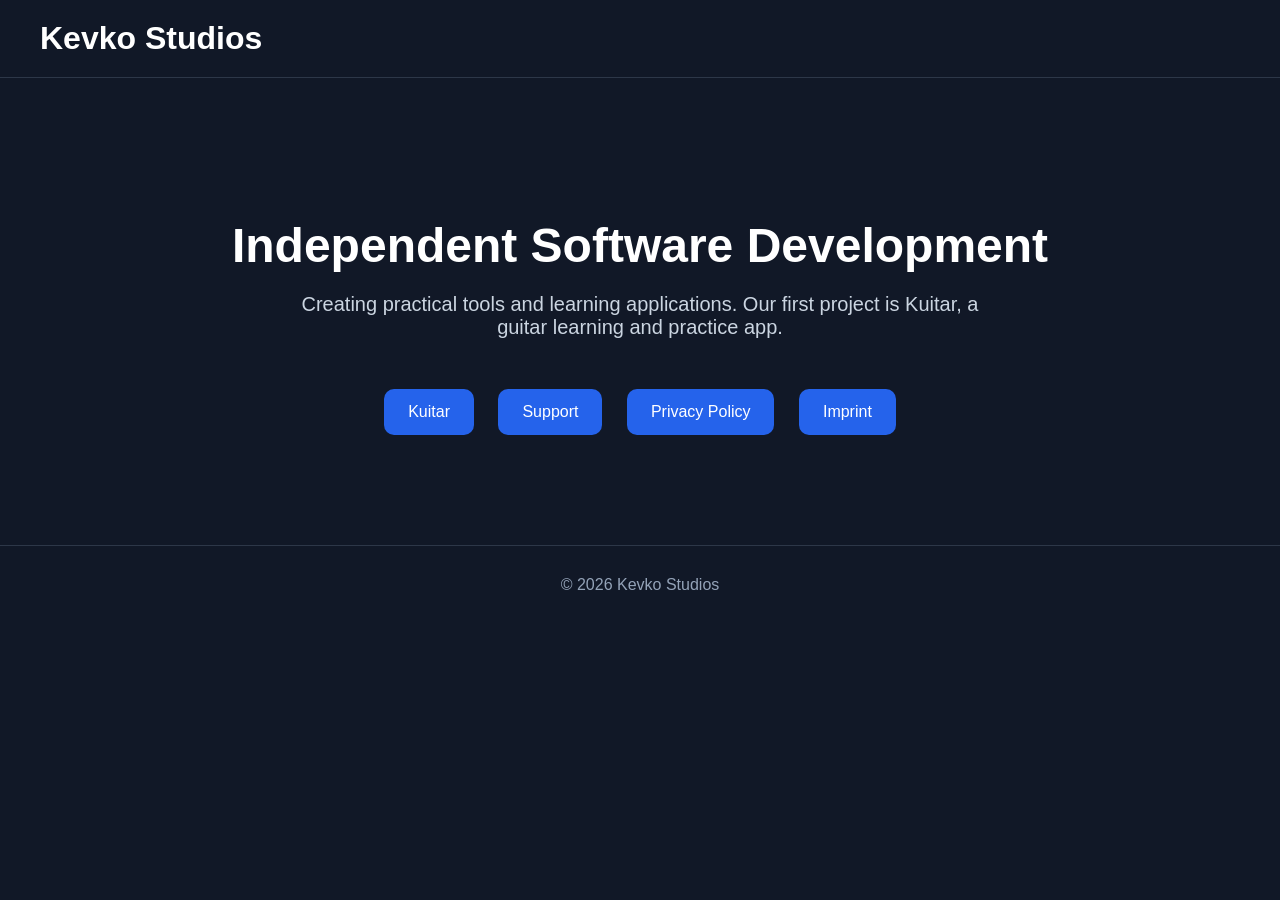
==== index.html @ 72bb6465 "Create index.html" ====
<!DOCTYPE html>
<html lang="en">
<head>
    <meta charset="UTF-8">
    <meta name="viewport" content="width=device-width, initial-scale=1.0">
    <title>Kevko Studios</title>

    <style>
        body {
            margin: 0;
            font-family: Arial, sans-serif;
            background: #111827;
            color: white;
        }

        header {
            padding: 20px 40px;
            border-bottom: 1px solid #2d3748;
        }

        h1 {
            margin: 0;
        }

        .hero {
            text-align: center;
            padding: 100px 20px;
        }

        .hero h2 {
            font-size: 48px;
            margin-bottom: 20px;
        }

        .hero p {
            font-size: 20px;
            color: #cbd5e1;
            max-width: 700px;
            margin: auto;
        }

        .buttons {
            margin-top: 40px;
        }

        .buttons a {
            display: inline-block;
            padding: 14px 24px;
            margin: 10px;
            text-decoration: none;
            color: white;
            background: #2563eb;
            border-radius: 10px;
        }

        .buttons a:hover {
            background: #1d4ed8;
        }

        footer {
            text-align: center;
            padding: 30px;
            border-top: 1px solid #2d3748;
            color: #94a3b8;
        }
    </style>
</head>

<body>

<header>
    <h1>Kevko Studios</h1>
</header>

<section class="hero">
    <h2>Independent Software Development</h2>

    <p>
        Creating practical tools and learning applications.
        Our first project is Kuitar, a guitar learning and practice app.
    </p>

    <div class="buttons">
        <a href="#">Kuitar</a>
        <a href="#">Support</a>
        <a href="#">Privacy Policy</a>
        <a href="#">Imprint</a>
    </div>
</section>

<footer>
    © 2026 Kevko Studios
</footer>

</body>
</html>
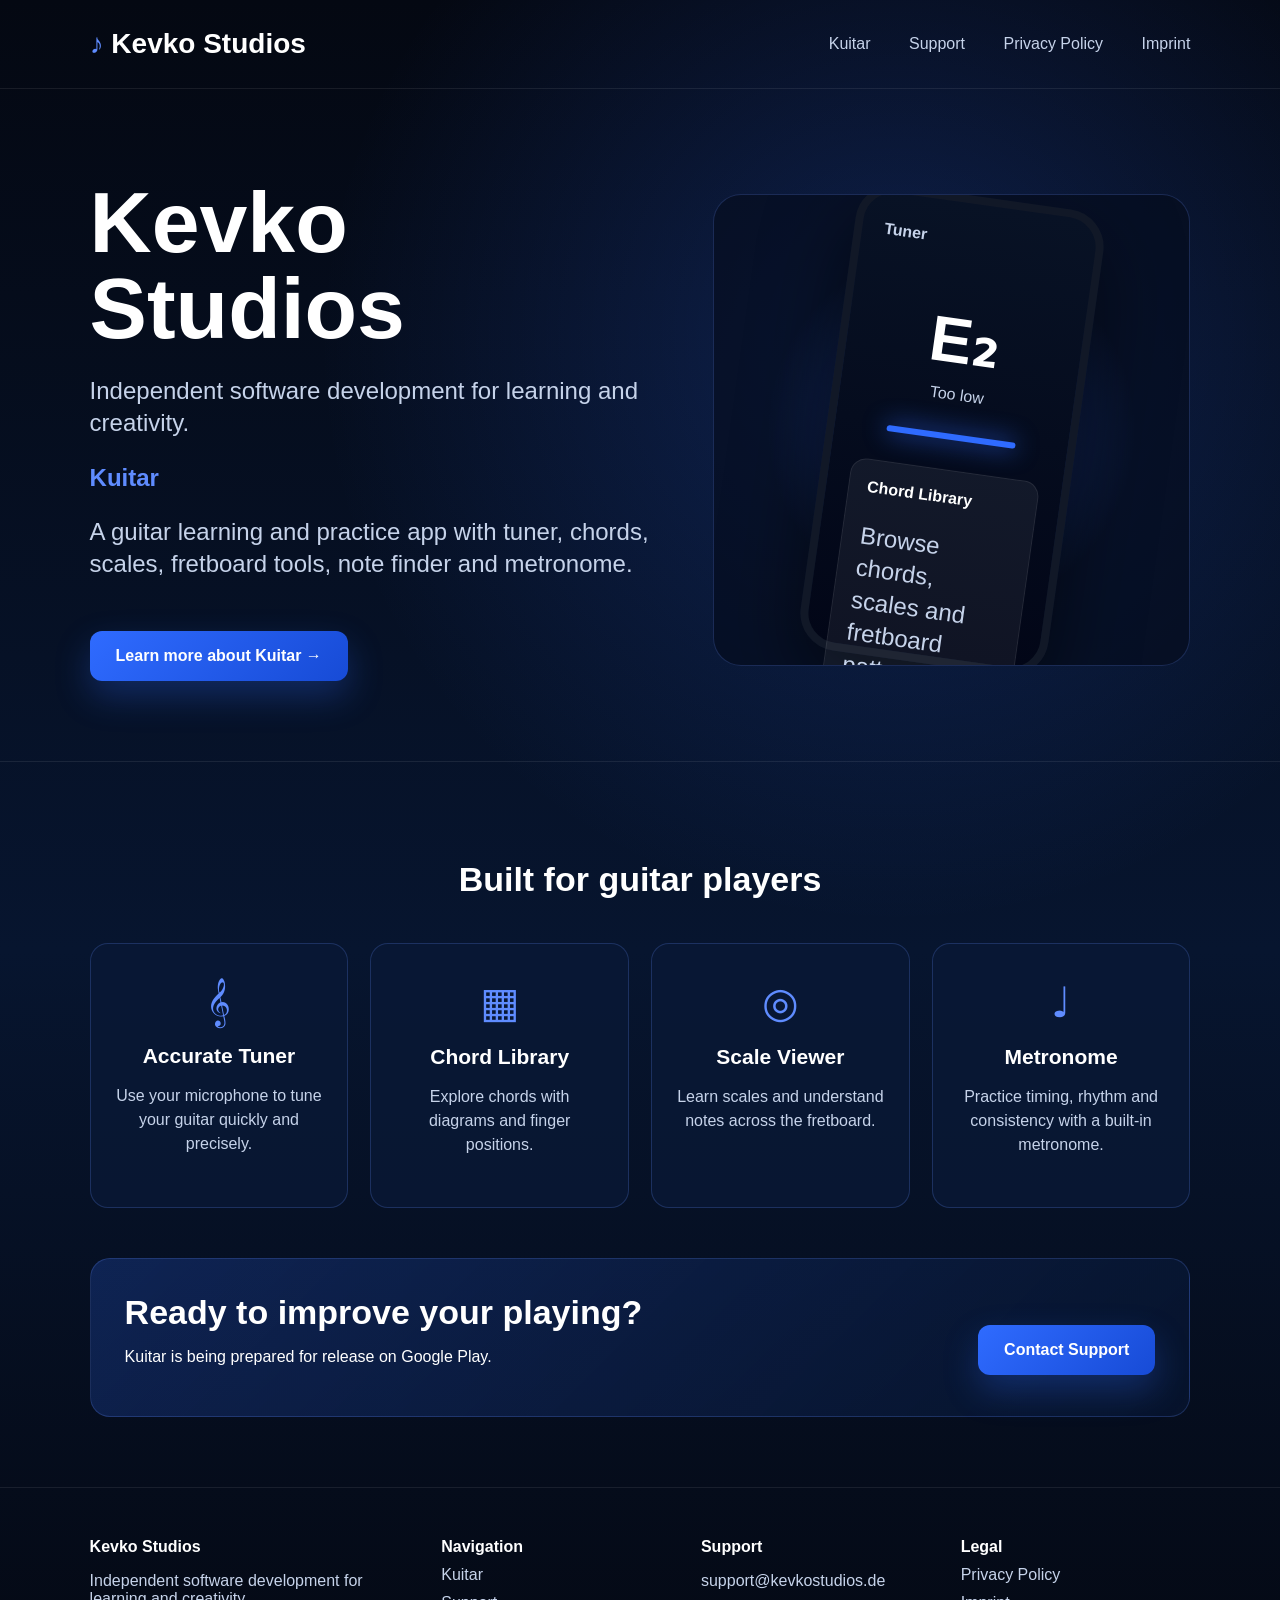
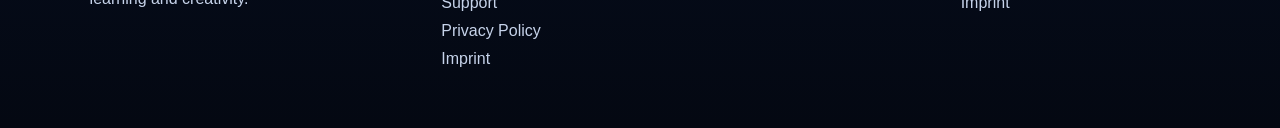
==== commit 9c04f10b: "Update index.html" ====
--- a/index.html
+++ b/index.html
@@ -4,92 +4,115 @@
     <meta charset="UTF-8">
     <meta name="viewport" content="width=device-width, initial-scale=1.0">
     <title>Kevko Studios</title>
-
-    <style>
-        body {
-            margin: 0;
-            font-family: Arial, sans-serif;
-            background: #111827;
-            color: white;
-        }
-
-        header {
-            padding: 20px 40px;
-            border-bottom: 1px solid #2d3748;
-        }
-
-        h1 {
-            margin: 0;
-        }
-
-        .hero {
-            text-align: center;
-            padding: 100px 20px;
-        }
-
-        .hero h2 {
-            font-size: 48px;
-            margin-bottom: 20px;
-        }
-
-        .hero p {
-            font-size: 20px;
-            color: #cbd5e1;
-            max-width: 700px;
-            margin: auto;
-        }
-
-        .buttons {
-            margin-top: 40px;
-        }
-
-        .buttons a {
-            display: inline-block;
-            padding: 14px 24px;
-            margin: 10px;
-            text-decoration: none;
-            color: white;
-            background: #2563eb;
-            border-radius: 10px;
-        }
-
-        .buttons a:hover {
-            background: #1d4ed8;
-        }
-
-        footer {
-            text-align: center;
-            padding: 30px;
-            border-top: 1px solid #2d3748;
-            color: #94a3b8;
-        }
-    </style>
+    <link rel="stylesheet" href="style.css">
 </head>
-
 <body>
 
-<header>
-    <h1>Kevko Studios</h1>
+<header class="header">
+    <div class="logo"><span>♪</span> Kevko Studios</div>
+    <nav class="nav">
+        <a href="#kuitar">Kuitar</a>
+        <a href="support.html">Support</a>
+        <a href="privacy.html">Privacy Policy</a>
+        <a href="imprint.html">Imprint</a>
+    </nav>
 </header>
 
-<section class="hero">
-    <h2>Independent Software Development</h2>
+<section class="hero" id="kuitar">
+    <div>
+        <h1>Kevko Studios</h1>
+        <p>
+            Independent software development for learning and creativity.
+        </p>
 
-    <p>
-        Creating practical tools and learning applications.
-        Our first project is Kuitar, a guitar learning and practice app.
-    </p>
+        <h2 class="highlight">Kuitar</h2>
+        <p>
+            A guitar learning and practice app with tuner, chords, scales,
+            fretboard tools, note finder and metronome.
+        </p>
 
-    <div class="buttons">
-        <a href="#">Kuitar</a>
-        <a href="#">Support</a>
-        <a href="#">Privacy Policy</a>
-        <a href="#">Imprint</a>
+        <a class="cta" href="#features">Learn more about Kuitar →</a>
+    </div>
+
+    <div class="hero-visual">
+        <div class="phone">
+            <h3>Tuner</h3>
+            <div class="note">E₂</div>
+            <div style="text-align:center;color:#c6d3ea;">Too low</div>
+            <div class="tuner-line"></div>
+
+            <div class="mini-card">
+                <strong>Chord Library</strong>
+                <p style="color:#c6d3ea;margin-bottom:0;">
+                    Browse chords, scales and fretboard patterns.
+                </p>
+            </div>
+        </div>
     </div>
 </section>
 
-<footer>
-    © 2026 Kevko Studios
+<section class="section" id="features">
+    <h2>Built for guitar players</h2>
+
+    <div class="cards">
+        <div class="card">
+            <div class="icon">𝄞</div>
+            <h3>Accurate Tuner</h3>
+            <p>Use your microphone to tune your guitar quickly and precisely.</p>
+        </div>
+
+        <div class="card">
+            <div class="icon">▦</div>
+            <h3>Chord Library</h3>
+            <p>Explore chords with diagrams and finger positions.</p>
+        </div>
+
+        <div class="card">
+            <div class="icon">◎</div>
+            <h3>Scale Viewer</h3>
+            <p>Learn scales and understand notes across the fretboard.</p>
+        </div>
+
+        <div class="card">
+            <div class="icon">♩</div>
+            <h3>Metronome</h3>
+            <p>Practice timing, rhythm and consistency with a built-in metronome.</p>
+        </div>
+    </div>
+
+    <div class="download-box">
+        <div>
+            <h2>Ready to improve your playing?</h2>
+            <p>Kuitar is being prepared for release on Google Play.</p>
+        </div>
+        <a class="cta" href="support.html">Contact Support</a>
+    </div>
+</section>
+
+<footer class="footer">
+    <div>
+        <strong>Kevko Studios</strong>
+        <p>Independent software development for learning and creativity.</p>
+    </div>
+
+    <div>
+        <strong>Navigation</strong>
+        <a href="#kuitar">Kuitar</a>
+        <a href="support.html">Support</a>
+        <a href="privacy.html">Privacy Policy</a>
+        <a href="imprint.html">Imprint</a>
+    </div>
+
+    <div>
+        <strong>Support</strong>
+        <p>support@kevkostudios.de</p>
+    </div>
+
+    <div>
+        <strong>Legal</strong>
+        <a href="privacy.html">Privacy Policy</a>
+        <a href="imprint.html">Imprint</a>
+    </div>
 </footer>
 
 </body>
--- a/style.css
+++ b/style.css
@@ -0,0 +1,290 @@
+:root {
+    --bg: #050b18;
+    --bg-soft: #07152f;
+    --card: rgba(10, 25, 55, 0.78);
+    --border: rgba(100, 140, 255, 0.22);
+    --blue: #2f6bff;
+    --blue-light: #5f8cff;
+    --text: #ffffff;
+    --muted: #c6d3ea;
+}
+
+* {
+    box-sizing: border-box;
+}
+
+body {
+    margin: 0;
+    font-family: Arial, sans-serif;
+    background:
+        radial-gradient(circle at 70% 20%, rgba(47, 107, 255, 0.22), transparent 35%),
+        linear-gradient(180deg, #040812 0%, #07152f 55%, #040812 100%);
+    color: var(--text);
+}
+
+a {
+    color: inherit;
+    text-decoration: none;
+}
+
+.header {
+    display: flex;
+    justify-content: space-between;
+    align-items: center;
+    padding: 28px 7%;
+    border-bottom: 1px solid rgba(255,255,255,0.08);
+}
+
+.logo {
+    font-size: 28px;
+    font-weight: 800;
+}
+
+.logo span {
+    color: var(--blue-light);
+}
+
+.nav a {
+    margin-left: 34px;
+    color: var(--muted);
+    font-size: 16px;
+}
+
+.nav a:hover {
+    color: white;
+}
+
+.hero {
+    display: grid;
+    grid-template-columns: 1.1fr 0.9fr;
+    gap: 40px;
+    align-items: center;
+    padding: 90px 7% 80px;
+}
+
+.hero h1 {
+    font-size: clamp(48px, 7vw, 86px);
+    line-height: 1;
+    margin: 0 0 20px;
+}
+
+.hero p {
+    font-size: 24px;
+    color: var(--muted);
+    max-width: 620px;
+    line-height: 1.35;
+}
+
+.highlight {
+    color: var(--blue-light);
+}
+
+.cta {
+    display: inline-flex;
+    align-items: center;
+    gap: 12px;
+    margin-top: 26px;
+    padding: 16px 26px;
+    border-radius: 12px;
+    background: linear-gradient(135deg, var(--blue), #174bd6);
+    font-weight: 700;
+    box-shadow: 0 15px 35px rgba(47, 107, 255, 0.28);
+}
+
+.hero-visual {
+    min-height: 420px;
+    border: 1px solid var(--border);
+    border-radius: 28px;
+    background:
+        radial-gradient(circle at center, rgba(47,107,255,0.34), transparent 55%),
+        rgba(5, 12, 28, 0.62);
+    display: flex;
+    align-items: center;
+    justify-content: center;
+    position: relative;
+    overflow: hidden;
+}
+
+.phone {
+    width: 250px;
+    height: 470px;
+    border-radius: 38px;
+    border: 8px solid #111827;
+    background: linear-gradient(180deg, #081225, #020617);
+    box-shadow: 0 30px 80px rgba(0,0,0,0.55);
+    padding: 28px 22px;
+    transform: rotate(8deg);
+}
+
+.phone h3 {
+    margin: 0;
+    color: var(--muted);
+    font-size: 16px;
+}
+
+.note {
+    font-size: 64px;
+    text-align: center;
+    margin: 55px 0 8px;
+    font-weight: 800;
+}
+
+.tuner-line {
+    width: 130px;
+    height: 6px;
+    background: var(--blue);
+    border-radius: 999px;
+    margin: 30px auto;
+    box-shadow: 0 0 25px var(--blue);
+}
+
+.mini-card {
+    background: rgba(255,255,255,0.06);
+    border: 1px solid rgba(255,255,255,0.08);
+    border-radius: 16px;
+    padding: 18px;
+    margin-top: 30px;
+}
+
+.section {
+    padding: 70px 7%;
+    border-top: 1px solid rgba(255,255,255,0.08);
+}
+
+.section h2 {
+    text-align: center;
+    font-size: 34px;
+    margin-bottom: 44px;
+}
+
+.cards {
+    display: grid;
+    grid-template-columns: repeat(4, 1fr);
+    gap: 22px;
+}
+
+.card {
+    background: var(--card);
+    border: 1px solid var(--border);
+    border-radius: 18px;
+    padding: 34px 24px;
+    text-align: center;
+    min-height: 210px;
+}
+
+.icon {
+    font-size: 42px;
+    color: var(--blue-light);
+    margin-bottom: 18px;
+}
+
+.card h3 {
+    margin: 0 0 12px;
+    font-size: 21px;
+}
+
+.card p {
+    color: var(--muted);
+    line-height: 1.5;
+}
+
+.download-box {
+    margin-top: 50px;
+    padding: 34px;
+    border: 1px solid var(--border);
+    border-radius: 20px;
+    background: linear-gradient(135deg, rgba(47,107,255,0.22), rgba(7,21,47,0.8));
+    display: flex;
+    justify-content: space-between;
+    align-items: center;
+    gap: 20px;
+}
+
+.download-box h2 {
+    text-align: left;
+    margin: 0 0 8px;
+}
+
+.footer {
+    padding: 50px 7%;
+    border-top: 1px solid rgba(255,255,255,0.08);
+    display: grid;
+    grid-template-columns: 1.4fr 1fr 1fr 1fr;
+    gap: 30px;
+    color: var(--muted);
+}
+
+.footer strong {
+    color: white;
+}
+
+.footer a {
+    display: block;
+    margin: 10px 0;
+    color: var(--muted);
+}
+
+.footer a:hover {
+    color: white;
+}
+
+.legal-page {
+    max-width: 900px;
+    margin: 70px auto;
+    padding: 24px;
+    line-height: 1.7;
+}
+
+.legal-page p,
+.legal-page li {
+    color: var(--muted);
+    font-size: 17px;
+}
+
+.back-button {
+    display: inline-block;
+    margin-top: 30px;
+    background: var(--blue);
+    padding: 13px 24px;
+    border-radius: 10px;
+    color: white;
+}
+
+@media (max-width: 900px) {
+    .hero {
+        grid-template-columns: 1fr;
+    }
+
+    .cards {
+        grid-template-columns: 1fr 1fr;
+    }
+
+    .footer {
+        grid-template-columns: 1fr 1fr;
+    }
+
+    .download-box {
+        flex-direction: column;
+        align-items: flex-start;
+    }
+}
+
+@media (max-width: 560px) {
+    .header {
+        flex-direction: column;
+        gap: 18px;
+    }
+
+    .nav a {
+        margin: 0 10px;
+    }
+
+    .cards,
+    .footer {
+        grid-template-columns: 1fr;
+    }
+
+    .phone {
+        transform: none;
+    }
+}
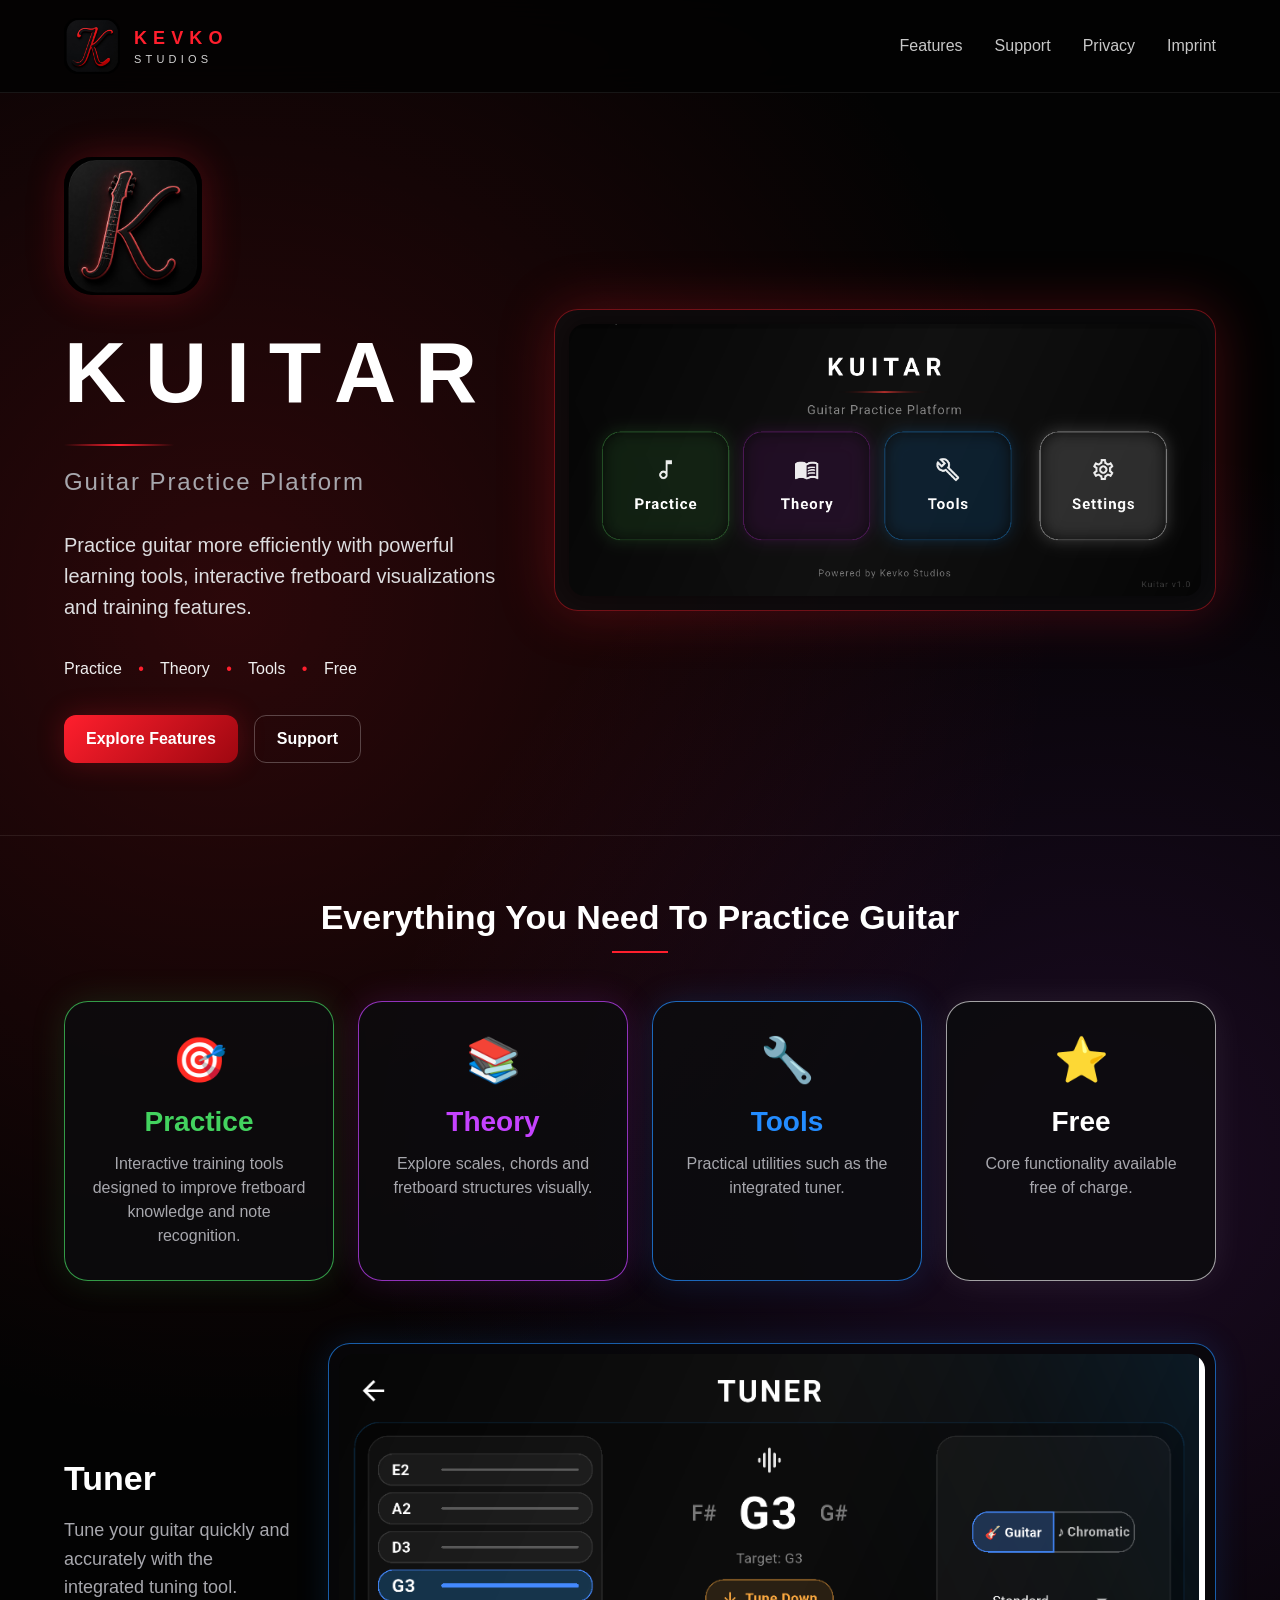
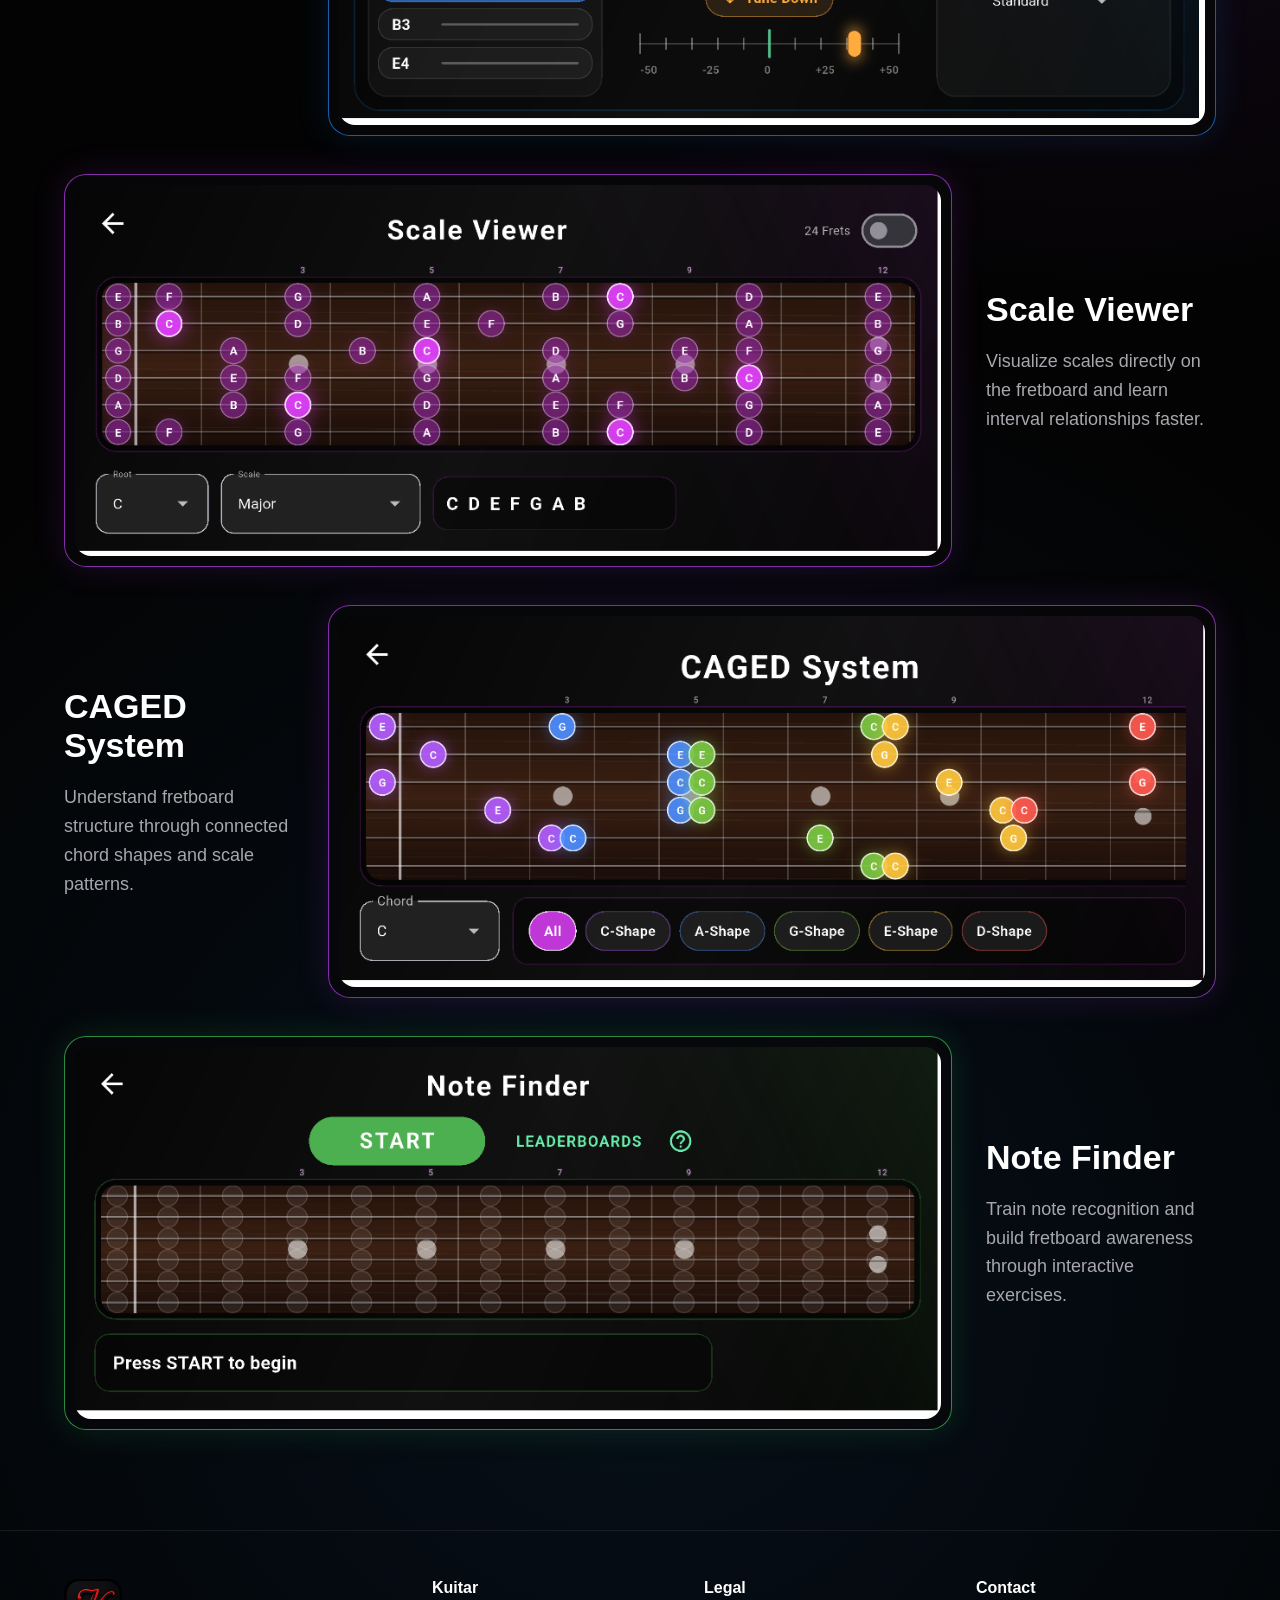
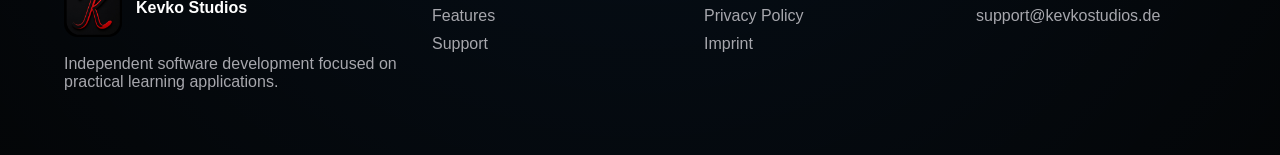
==== commit 3677b677: "Update index.html" ====
--- a/index.html
+++ b/index.html
@@ -3,116 +3,227 @@
 <head>
     <meta charset="UTF-8">
     <meta name="viewport" content="width=device-width, initial-scale=1.0">
-    <title>Kevko Studios</title>
+    <title>Kuitar - Guitar Practice Platform</title>
+
     <link rel="stylesheet" href="style.css">
 </head>
 <body>
 
-<header class="header">
-    <div class="logo"><span>♪</span> Kevko Studios</div>
+<header class="site-header">
+
+    <div class="brand">
+        <img src="kevko.png" alt="Kevko Studios">
+
+        <div>
+            <div class="brand-text">KEVKO</div>
+            <div class="brand-sub">STUDIOS</div>
+        </div>
+    </div>
+
     <nav class="nav">
-        <a href="#kuitar">Kuitar</a>
+        <a href="#features">Features</a>
         <a href="support.html">Support</a>
+        <a href="privacy.html">Privacy</a>
+        <a href="imprint.html">Imprint</a>
+    </nav>
+
+</header>
+
+<section class="hero">
+
+    <div class="hero-copy">
+
+        <img class="kuitar-logo"
+             src="kuitar_logo.png"
+             alt="Kuitar Logo">
+
+        <h1>KUITAR</h1>
+
+        <div class="red-line"></div>
+
+        <h2>Guitar Practice Platform</h2>
+
+        <p>
+            Practice guitar more efficiently with powerful learning tools,
+            interactive fretboard visualizations and training features.
+        </p>
+
+        <div class="feature-dots">
+            Practice <span>•</span>
+            Theory <span>•</span>
+            Tools <span>•</span>
+            Free
+        </div>
+
+        <div class="cta-row">
+            <a class="cta" href="#features">
+                Explore Features
+            </a>
+
+            <a class="cta secondary" href="support.html">
+                Support
+            </a>
+        </div>
+
+    </div>
+
+    <div class="hero-shot">
+        <img src="screen1.png" alt="Kuitar Main Menu">
+    </div>
+
+</section>
+
+<section id="features" class="section">
+
+    <h2 class="section-title">Everything You Need To Practice Guitar</h2>
+    <div class="section-line"></div>
+
+    <div class="pill-grid">
+
+        <div class="pill practice">
+            <div class="pill-icon">🎯</div>
+            <h3>Practice</h3>
+            <p>
+                Interactive training tools designed to improve fretboard
+                knowledge and note recognition.
+            </p>
+        </div>
+
+        <div class="pill theory">
+            <div class="pill-icon">📚</div>
+            <h3>Theory</h3>
+            <p>
+                Explore scales, chords and fretboard structures
+                visually.
+            </p>
+        </div>
+
+        <div class="pill tools">
+            <div class="pill-icon">🔧</div>
+            <h3>Tools</h3>
+            <p>
+                Practical utilities such as the integrated tuner.
+            </p>
+        </div>
+
+        <div class="pill free">
+            <div class="pill-icon">⭐</div>
+            <h3>Free</h3>
+            <p>
+                Core functionality available free of charge.
+            </p>
+        </div>
+
+    </div>
+
+    <div class="screenshot-section">
+
+        <div class="screenshot-text">
+            <h3>Tuner</h3>
+
+            <p>
+                Tune your guitar quickly and accurately with the
+                integrated tuning tool.
+            </p>
+        </div>
+
+        <div class="shot-card glow-blue">
+            <img src="screen2.png" alt="Tuner">
+        </div>
+
+    </div>
+
+    <div class="screenshot-section reverse">
+
+        <div class="shot-card glow-purple">
+            <img src="screen3.png" alt="Scale Viewer">
+        </div>
+
+        <div class="screenshot-text">
+            <h3>Scale Viewer</h3>
+
+            <p>
+                Visualize scales directly on the fretboard and learn
+                interval relationships faster.
+            </p>
+        </div>
+
+    </div>
+
+    <div class="screenshot-section">
+
+        <div class="screenshot-text">
+            <h3>CAGED System</h3>
+
+            <p>
+                Understand fretboard structure through connected
+                chord shapes and scale patterns.
+            </p>
+        </div>
+
+        <div class="shot-card glow-purple">
+            <img src="screen4.png" alt="CAGED System">
+        </div>
+
+    </div>
+
+    <div class="screenshot-section reverse">
+
+        <div class="shot-card glow-green">
+            <img src="screen5.png" alt="Note Finder">
+        </div>
+
+        <div class="screenshot-text">
+            <h3>Note Finder</h3>
+
+            <p>
+                Train note recognition and build fretboard awareness
+                through interactive exercises.
+            </p>
+        </div>
+
+    </div>
+
+</section>
+
+<footer class="footer">
+
+    <div>
+
+        <div class="footer-logo">
+            <img src="kevko.png" alt="Kevko Studios">
+            <strong>Kevko Studios</strong>
+        </div>
+
+        <p>
+            Independent software development focused on practical
+            learning applications.
+        </p>
+
+    </div>
+
+    <div>
+        <strong>Kuitar</strong>
+
+        <a href="#features">Features</a>
+        <a href="support.html">Support</a>
+    </div>
+
+    <div>
+        <strong>Legal</strong>
+
         <a href="privacy.html">Privacy Policy</a>
         <a href="imprint.html">Imprint</a>
-    </nav>
-</header>
-
-<section class="hero" id="kuitar">
-    <div>
-        <h1>Kevko Studios</h1>
-        <p>
-            Independent software development for learning and creativity.
-        </p>
-
-        <h2 class="highlight">Kuitar</h2>
-        <p>
-            A guitar learning and practice app with tuner, chords, scales,
-            fretboard tools, note finder and metronome.
-        </p>
-
-        <a class="cta" href="#features">Learn more about Kuitar →</a>
-    </div>
-
-    <div class="hero-visual">
-        <div class="phone">
-            <h3>Tuner</h3>
-            <div class="note">E₂</div>
-            <div style="text-align:center;color:#c6d3ea;">Too low</div>
-            <div class="tuner-line"></div>
-
-            <div class="mini-card">
-                <strong>Chord Library</strong>
-                <p style="color:#c6d3ea;margin-bottom:0;">
-                    Browse chords, scales and fretboard patterns.
-                </p>
-            </div>
-        </div>
-    </div>
-</section>
-
-<section class="section" id="features">
-    <h2>Built for guitar players</h2>
-
-    <div class="cards">
-        <div class="card">
-            <div class="icon">𝄞</div>
-            <h3>Accurate Tuner</h3>
-            <p>Use your microphone to tune your guitar quickly and precisely.</p>
-        </div>
-
-        <div class="card">
-            <div class="icon">▦</div>
-            <h3>Chord Library</h3>
-            <p>Explore chords with diagrams and finger positions.</p>
-        </div>
-
-        <div class="card">
-            <div class="icon">◎</div>
-            <h3>Scale Viewer</h3>
-            <p>Learn scales and understand notes across the fretboard.</p>
-        </div>
-
-        <div class="card">
-            <div class="icon">♩</div>
-            <h3>Metronome</h3>
-            <p>Practice timing, rhythm and consistency with a built-in metronome.</p>
-        </div>
-    </div>
-
-    <div class="download-box">
-        <div>
-            <h2>Ready to improve your playing?</h2>
-            <p>Kuitar is being prepared for release on Google Play.</p>
-        </div>
-        <a class="cta" href="support.html">Contact Support</a>
-    </div>
-</section>
-
-<footer class="footer">
-    <div>
-        <strong>Kevko Studios</strong>
-        <p>Independent software development for learning and creativity.</p>
-    </div>
-
-    <div>
-        <strong>Navigation</strong>
-        <a href="#kuitar">Kuitar</a>
-        <a href="support.html">Support</a>
-        <a href="privacy.html">Privacy Policy</a>
-        <a href="imprint.html">Imprint</a>
-    </div>
-
-    <div>
-        <strong>Support</strong>
-        <p>support@kevkostudios.de</p>
-    </div>
-
-    <div>
-        <strong>Legal</strong>
-        <a href="privacy.html">Privacy Policy</a>
-        <a href="imprint.html">Imprint</a>
-    </div>
+    </div>
+
+    <div>
+        <strong>Contact</strong>
+
+        <a href="mailto:support@kevkostudios.de">
+            support@kevkostudios.de
+        </a>
+    </div>
+
 </footer>
 
 </body>
--- a/style.css
+++ b/style.css
@@ -1,25 +1,34 @@
 :root {
-    --bg: #050b18;
-    --bg-soft: #07152f;
-    --card: rgba(10, 25, 55, 0.78);
-    --border: rgba(100, 140, 255, 0.22);
-    --blue: #2f6bff;
-    --blue-light: #5f8cff;
+    --bg: #030303;
+    --panel: #0b0b0d;
+    --panel-soft: #111114;
     --text: #ffffff;
-    --muted: #c6d3ea;
+    --muted: #a7a7ad;
+
+    --red: #ff1f2d;
+    --green: #43d35f;
+    --purple: #c542ff;
+    --blue: #238cff;
+    --white-glow: rgba(255,255,255,0.45);
 }
 
 * {
     box-sizing: border-box;
 }
 
+html {
+    scroll-behavior: smooth;
+}
+
 body {
     margin: 0;
-    font-family: Arial, sans-serif;
+    font-family: Arial, Helvetica, sans-serif;
+    color: var(--text);
     background:
-        radial-gradient(circle at 70% 20%, rgba(47, 107, 255, 0.22), transparent 35%),
-        linear-gradient(180deg, #040812 0%, #07152f 55%, #040812 100%);
-    color: var(--text);
+        radial-gradient(circle at 18% 18%, rgba(255, 31, 45, 0.16), transparent 28%),
+        radial-gradient(circle at 86% 35%, rgba(197, 66, 255, 0.12), transparent 30%),
+        radial-gradient(circle at 50% 86%, rgba(35, 140, 255, 0.09), transparent 34%),
+        #030303;
 }
 
 a {
@@ -27,191 +36,308 @@
     text-decoration: none;
 }
 
-.header {
+.site-header {
+    position: sticky;
+    top: 0;
+    z-index: 20;
+    backdrop-filter: blur(18px);
+    background: rgba(3, 3, 3, 0.82);
+    border-bottom: 1px solid rgba(255,255,255,0.08);
     display: flex;
+    align-items: center;
     justify-content: space-between;
-    align-items: center;
-    padding: 28px 7%;
-    border-bottom: 1px solid rgba(255,255,255,0.08);
-}
-
-.logo {
-    font-size: 28px;
+    padding: 18px 5vw;
+}
+
+.brand {
+    display: flex;
+    align-items: center;
+    gap: 14px;
+}
+
+.brand img {
+    width: 56px;
+    height: 56px;
+    border-radius: 14px;
+}
+
+.brand-text {
+    letter-spacing: 0.34em;
     font-weight: 800;
-}
-
-.logo span {
-    color: var(--blue-light);
+    color: var(--red);
+    font-size: 18px;
+}
+
+.brand-sub {
+    letter-spacing: 0.38em;
+    font-size: 11px;
+    color: white;
+    opacity: 0.82;
+    margin-top: 4px;
+}
+
+.nav {
+    display: flex;
+    gap: 32px;
+    align-items: center;
+    color: #e8e8e8;
 }
 
 .nav a {
-    margin-left: 34px;
-    color: var(--muted);
-    font-size: 16px;
+    opacity: 0.86;
 }
 
 .nav a:hover {
-    color: white;
+    color: var(--red);
+    opacity: 1;
 }
 
 .hero {
     display: grid;
-    grid-template-columns: 1.1fr 0.9fr;
-    gap: 40px;
-    align-items: center;
-    padding: 90px 7% 80px;
+    grid-template-columns: 0.9fr 1.35fr;
+    gap: 48px;
+    align-items: center;
+    padding: 64px 5vw 72px;
+    border-bottom: 1px solid rgba(255,255,255,0.08);
+}
+
+.hero-copy {
+    max-width: 520px;
+}
+
+.kuitar-logo {
+    width: 138px;
+    border-radius: 28px;
+    box-shadow: 0 0 38px rgba(255, 31, 45, 0.24);
+    margin-bottom: 24px;
 }
 
 .hero h1 {
-    font-size: clamp(48px, 7vw, 86px);
-    line-height: 1;
-    margin: 0 0 20px;
+    font-size: clamp(46px, 7vw, 86px);
+    letter-spacing: 0.22em;
+    margin: 0;
+}
+
+.red-line {
+    width: 110px;
+    height: 2px;
+    background: linear-gradient(90deg, transparent, var(--red), transparent);
+    margin: 22px 0;
+}
+
+.hero h2 {
+    color: var(--muted);
+    font-weight: 400;
+    letter-spacing: 0.08em;
+    margin: 0 0 34px;
 }
 
 .hero p {
-    font-size: 24px;
-    color: var(--muted);
-    max-width: 620px;
-    line-height: 1.35;
-}
-
-.highlight {
-    color: var(--blue-light);
+    color: #dddddf;
+    font-size: 20px;
+    line-height: 1.55;
+}
+
+.feature-dots {
+    margin: 30px 0;
+    color: #f0f0f0;
+    line-height: 2;
+}
+
+.feature-dots span {
+    color: var(--red);
+    margin: 0 12px;
+}
+
+.cta-row {
+    display: flex;
+    gap: 16px;
+    flex-wrap: wrap;
 }
 
 .cta {
     display: inline-flex;
     align-items: center;
-    gap: 12px;
-    margin-top: 26px;
-    padding: 16px 26px;
+    justify-content: center;
+    padding: 14px 22px;
     border-radius: 12px;
-    background: linear-gradient(135deg, var(--blue), #174bd6);
-    font-weight: 700;
-    box-shadow: 0 15px 35px rgba(47, 107, 255, 0.28);
-}
-
-.hero-visual {
-    min-height: 420px;
-    border: 1px solid var(--border);
-    border-radius: 28px;
-    background:
-        radial-gradient(circle at center, rgba(47,107,255,0.34), transparent 55%),
-        rgba(5, 12, 28, 0.62);
-    display: flex;
-    align-items: center;
-    justify-content: center;
+    background: linear-gradient(135deg, var(--red), #9e0710);
+    font-weight: 800;
+    box-shadow: 0 0 28px rgba(255, 31, 45, 0.22);
+}
+
+.secondary {
+    background: transparent;
+    border: 1px solid rgba(255,255,255,0.25);
+    box-shadow: none;
+}
+
+.hero-shot {
     position: relative;
-    overflow: hidden;
-}
-
-.phone {
-    width: 250px;
-    height: 470px;
-    border-radius: 38px;
-    border: 8px solid #111827;
-    background: linear-gradient(180deg, #081225, #020617);
-    box-shadow: 0 30px 80px rgba(0,0,0,0.55);
-    padding: 28px 22px;
-    transform: rotate(8deg);
-}
-
-.phone h3 {
-    margin: 0;
-    color: var(--muted);
-    font-size: 16px;
-}
-
-.note {
-    font-size: 64px;
-    text-align: center;
-    margin: 55px 0 8px;
-    font-weight: 800;
-}
-
-.tuner-line {
-    width: 130px;
-    height: 6px;
-    background: var(--blue);
-    border-radius: 999px;
-    margin: 30px auto;
-    box-shadow: 0 0 25px var(--blue);
-}
-
-.mini-card {
-    background: rgba(255,255,255,0.06);
-    border: 1px solid rgba(255,255,255,0.08);
+    padding: 14px;
+    border-radius: 24px;
+    border: 1px solid rgba(255, 31, 45, 0.42);
+    background: rgba(10, 10, 12, 0.72);
+    box-shadow:
+        0 0 55px rgba(255, 31, 45, 0.25),
+        inset 0 0 35px rgba(255,255,255,0.03);
+}
+
+.hero-shot img,
+.shot-card img {
+    display: block;
+    width: 100%;
     border-radius: 16px;
-    padding: 18px;
-    margin-top: 30px;
 }
 
 .section {
-    padding: 70px 7%;
-    border-top: 1px solid rgba(255,255,255,0.08);
-}
-
-.section h2 {
+    padding: 62px 5vw;
+    border-bottom: 1px solid rgba(255,255,255,0.08);
+}
+
+.section-title {
     text-align: center;
     font-size: 34px;
-    margin-bottom: 44px;
-}
-
-.cards {
+    margin: 0 0 14px;
+}
+
+.section-line {
+    width: 56px;
+    height: 2px;
+    background: var(--red);
+    margin: 0 auto 48px;
+}
+
+.pill-grid {
     display: grid;
     grid-template-columns: repeat(4, 1fr);
-    gap: 22px;
-}
-
-.card {
-    background: var(--card);
-    border: 1px solid var(--border);
-    border-radius: 18px;
-    padding: 34px 24px;
+    gap: 24px;
+    margin-bottom: 62px;
+}
+
+.pill {
+    min-height: 210px;
+    border-radius: 24px;
+    background: rgba(12, 12, 15, 0.86);
+    border: 1px solid rgba(255,255,255,0.15);
+    padding: 32px 24px;
     text-align: center;
-    min-height: 210px;
-}
-
-.icon {
-    font-size: 42px;
-    color: var(--blue-light);
-    margin-bottom: 18px;
-}
-
-.card h3 {
-    margin: 0 0 12px;
-    font-size: 21px;
-}
-
-.card p {
+}
+
+.pill-icon {
+    font-size: 44px;
+    margin-bottom: 20px;
+}
+
+.pill h3 {
+    font-size: 28px;
+    margin: 0 0 14px;
+}
+
+.pill p {
     color: var(--muted);
     line-height: 1.5;
-}
-
-.download-box {
-    margin-top: 50px;
-    padding: 34px;
-    border: 1px solid var(--border);
-    border-radius: 20px;
-    background: linear-gradient(135deg, rgba(47,107,255,0.22), rgba(7,21,47,0.8));
-    display: flex;
-    justify-content: space-between;
-    align-items: center;
-    gap: 20px;
-}
-
-.download-box h2 {
-    text-align: left;
-    margin: 0 0 8px;
+    margin: 0;
+}
+
+.practice {
+    border-color: rgba(67, 211, 95, 0.72);
+    box-shadow: 0 0 34px rgba(67, 211, 95, 0.15);
+}
+
+.practice h3,
+.practice .pill-icon {
+    color: var(--green);
+}
+
+.theory {
+    border-color: rgba(197, 66, 255, 0.72);
+    box-shadow: 0 0 34px rgba(197, 66, 255, 0.15);
+}
+
+.theory h3,
+.theory .pill-icon {
+    color: var(--purple);
+}
+
+.tools {
+    border-color: rgba(35, 140, 255, 0.72);
+    box-shadow: 0 0 34px rgba(35, 140, 255, 0.15);
+}
+
+.tools h3,
+.tools .pill-icon {
+    color: var(--blue);
+}
+
+.free {
+    border-color: rgba(255,255,255,0.62);
+    box-shadow: 0 0 34px rgba(255,255,255,0.08);
+}
+
+.screenshot-section {
+    display: grid;
+    grid-template-columns: 230px 1fr;
+    gap: 34px;
+    align-items: center;
+    margin: 38px 0;
+}
+
+.screenshot-section.reverse {
+    grid-template-columns: 1fr 230px;
+}
+
+.screenshot-text h3 {
+    font-size: 34px;
+    margin: 0 0 18px;
+}
+
+.screenshot-text p {
+    color: var(--muted);
+    line-height: 1.6;
+    font-size: 18px;
+}
+
+.shot-card {
+    padding: 10px;
+    border-radius: 22px;
+    background: rgba(8, 8, 10, 0.82);
+    border: 1px solid rgba(255,255,255,0.12);
+}
+
+.glow-green {
+    border-color: rgba(67, 211, 95, 0.65);
+    box-shadow: 0 0 34px rgba(67, 211, 95, 0.14);
+}
+
+.glow-purple {
+    border-color: rgba(197, 66, 255, 0.65);
+    box-shadow: 0 0 34px rgba(197, 66, 255, 0.14);
+}
+
+.glow-blue {
+    border-color: rgba(35, 140, 255, 0.65);
+    box-shadow: 0 0 34px rgba(35, 140, 255, 0.14);
 }
 
 .footer {
-    padding: 50px 7%;
-    border-top: 1px solid rgba(255,255,255,0.08);
+    padding: 48px 5vw;
     display: grid;
     grid-template-columns: 1.4fr 1fr 1fr 1fr;
-    gap: 30px;
-    color: var(--muted);
+    gap: 32px;
+    color: var(--muted);
+}
+
+.footer-logo {
+    display: flex;
+    align-items: center;
+    gap: 14px;
+    margin-bottom: 18px;
+}
+
+.footer-logo img {
+    width: 58px;
+    border-radius: 14px;
 }
 
 .footer strong {
@@ -220,8 +346,8 @@
 
 .footer a {
     display: block;
+    color: var(--muted);
     margin: 10px 0;
-    color: var(--muted);
 }
 
 .footer a:hover {
@@ -244,47 +370,49 @@
 .back-button {
     display: inline-block;
     margin-top: 30px;
-    background: var(--blue);
+    background: var(--red);
     padding: 13px 24px;
     border-radius: 10px;
     color: white;
 }
 
-@media (max-width: 900px) {
+@media (max-width: 980px) {
     .hero {
         grid-template-columns: 1fr;
     }
 
-    .cards {
+    .pill-grid {
         grid-template-columns: 1fr 1fr;
+    }
+
+    .screenshot-section,
+    .screenshot-section.reverse {
+        grid-template-columns: 1fr;
     }
 
     .footer {
         grid-template-columns: 1fr 1fr;
     }
-
-    .download-box {
+}
+
+@media (max-width: 640px) {
+    .site-header {
         flex-direction: column;
-        align-items: flex-start;
-    }
-}
-
-@media (max-width: 560px) {
-    .header {
-        flex-direction: column;
+        gap: 20px;
+    }
+
+    .nav {
+        flex-wrap: wrap;
+        justify-content: center;
         gap: 18px;
     }
 
-    .nav a {
-        margin: 0 10px;
-    }
-
-    .cards,
+    .pill-grid,
     .footer {
         grid-template-columns: 1fr;
     }
 
-    .phone {
-        transform: none;
-    }
-}
+    .hero h1 {
+        letter-spacing: 0.14em;
+    }
+}
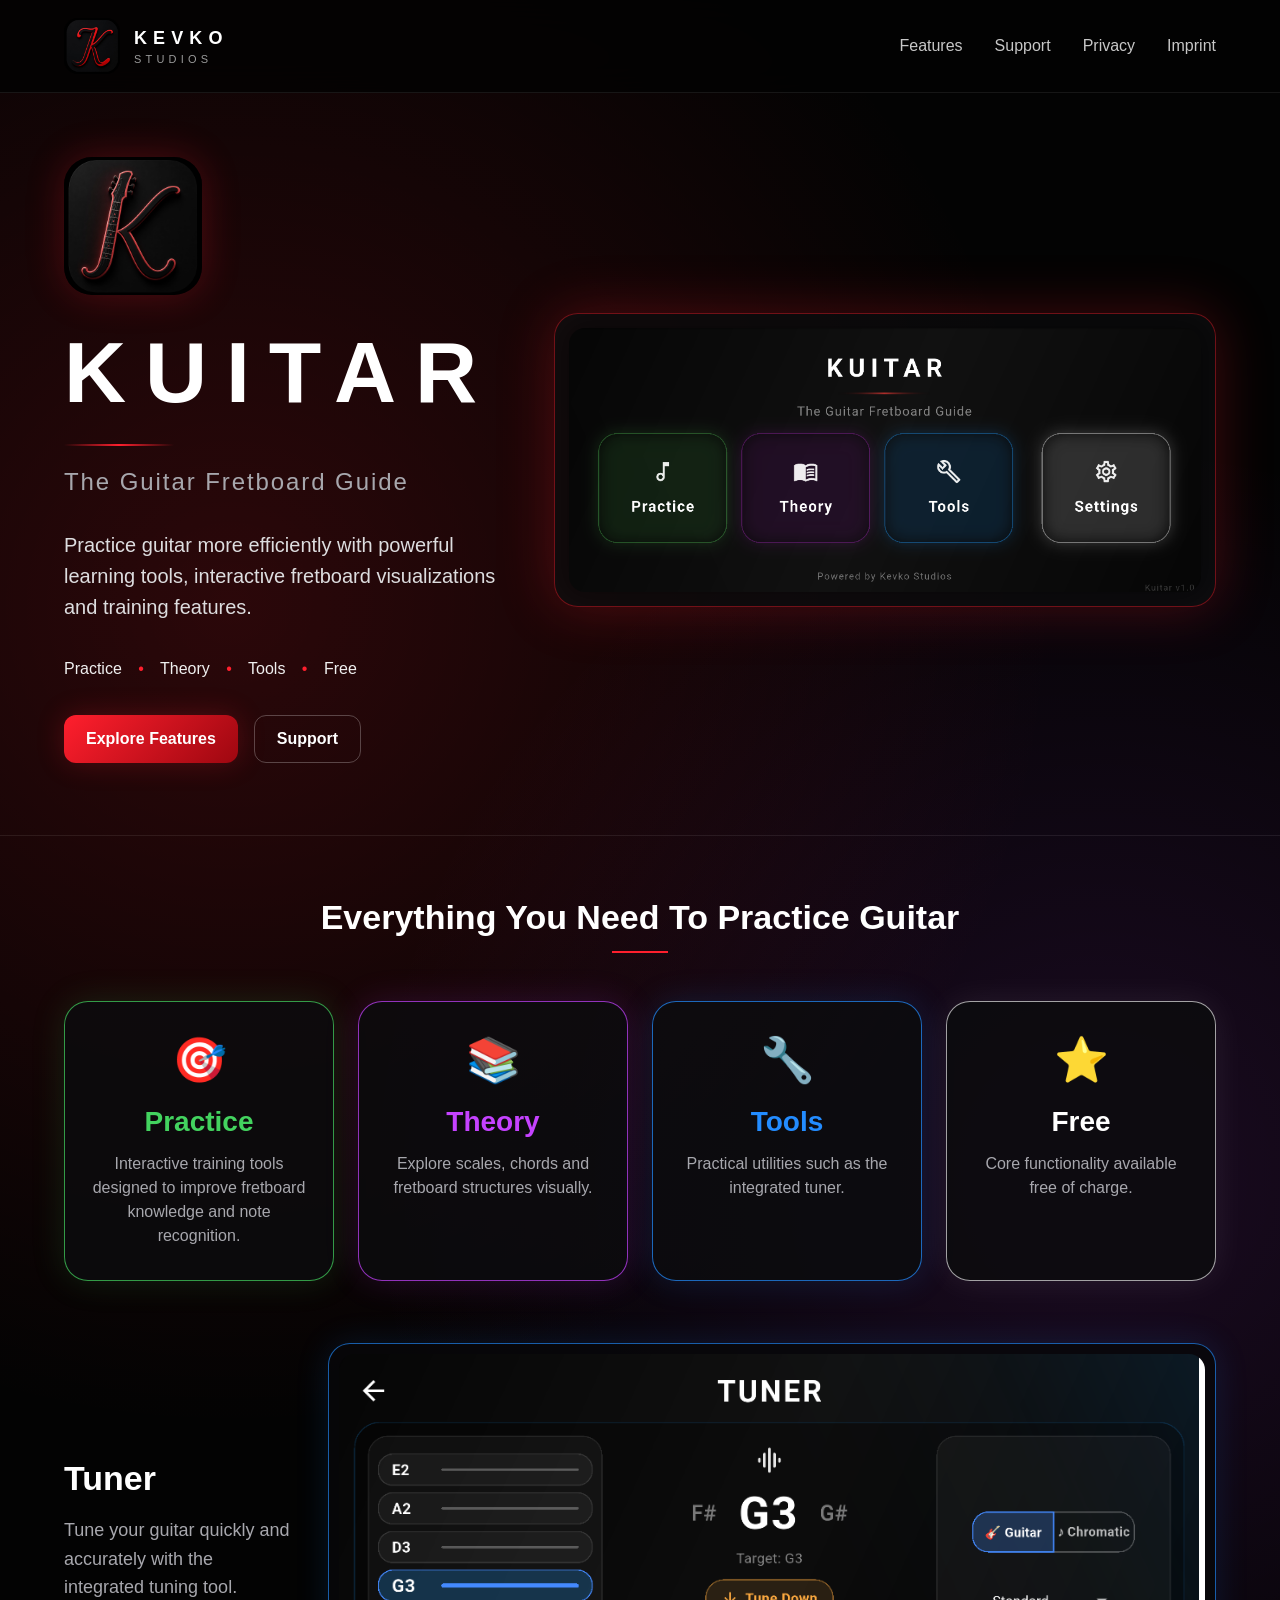
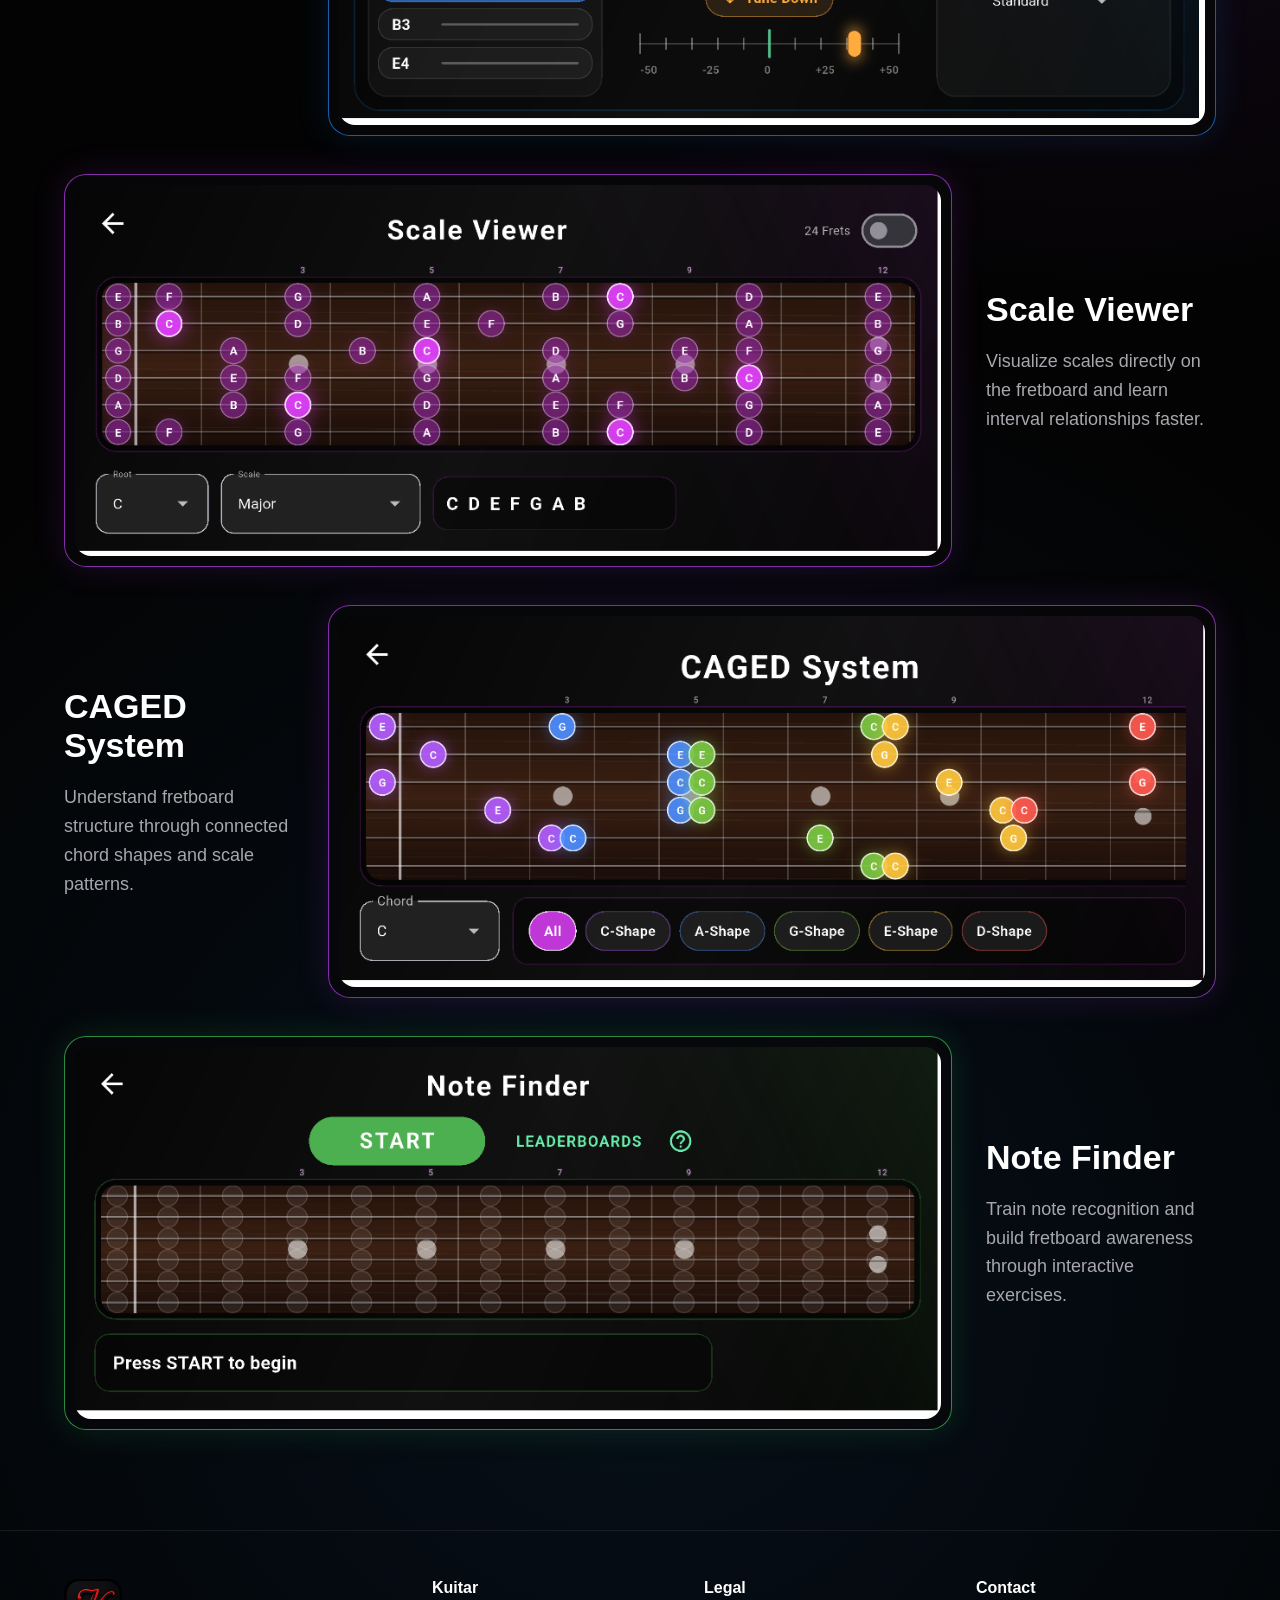
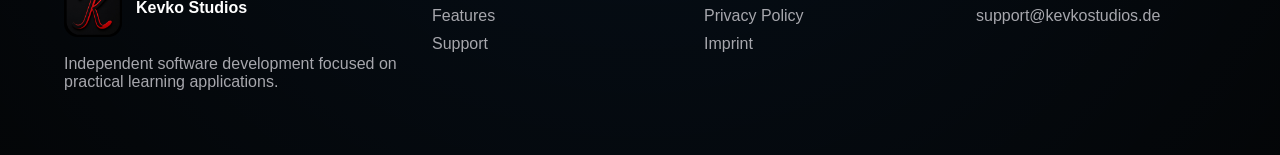
==== commit bf25bdc9: "Update index.html" ====
--- a/index.html
+++ b/index.html
@@ -3,7 +3,7 @@
 <head>
     <meta charset="UTF-8">
     <meta name="viewport" content="width=device-width, initial-scale=1.0">
-    <title>Kuitar - Guitar Practice Platform</title>
+    <title>Kuitar - The Guitar Fretboard Guide</title>
 
     <link rel="stylesheet" href="style.css">
 </head>
@@ -41,7 +41,7 @@
 
         <div class="red-line"></div>
 
-        <h2>Guitar Practice Platform</h2>
+        <h2>The Guitar Fretboard Guide</h2>
 
         <p>
             Practice guitar more efficiently with powerful learning tools,
--- a/style.css
+++ b/style.css
@@ -64,15 +64,15 @@
 .brand-text {
     letter-spacing: 0.34em;
     font-weight: 800;
-    color: var(--red);
+    color: white;
     font-size: 18px;
 }
 
 .brand-sub {
     letter-spacing: 0.38em;
     font-size: 11px;
-    color: white;
-    opacity: 0.82;
+    color: #9a9a9a;
+    opacity: 1;
     margin-top: 4px;
 }
 
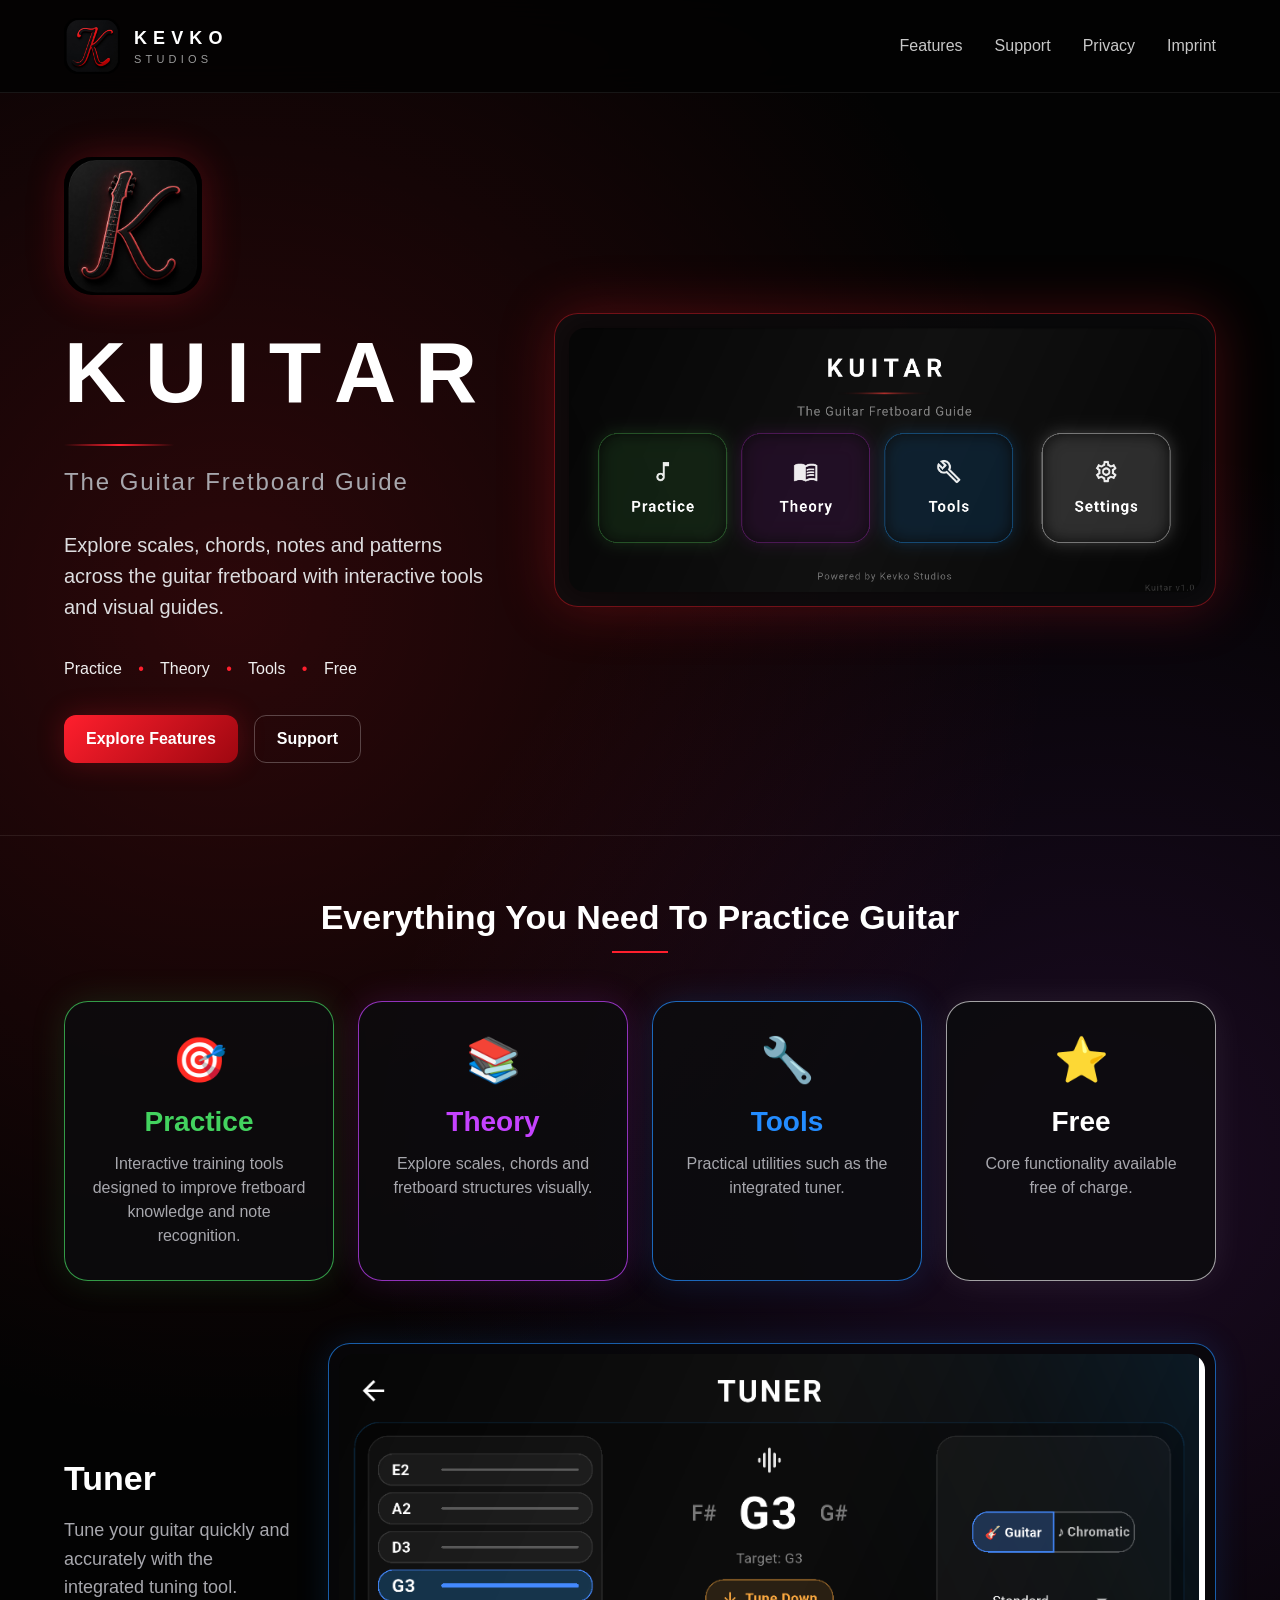
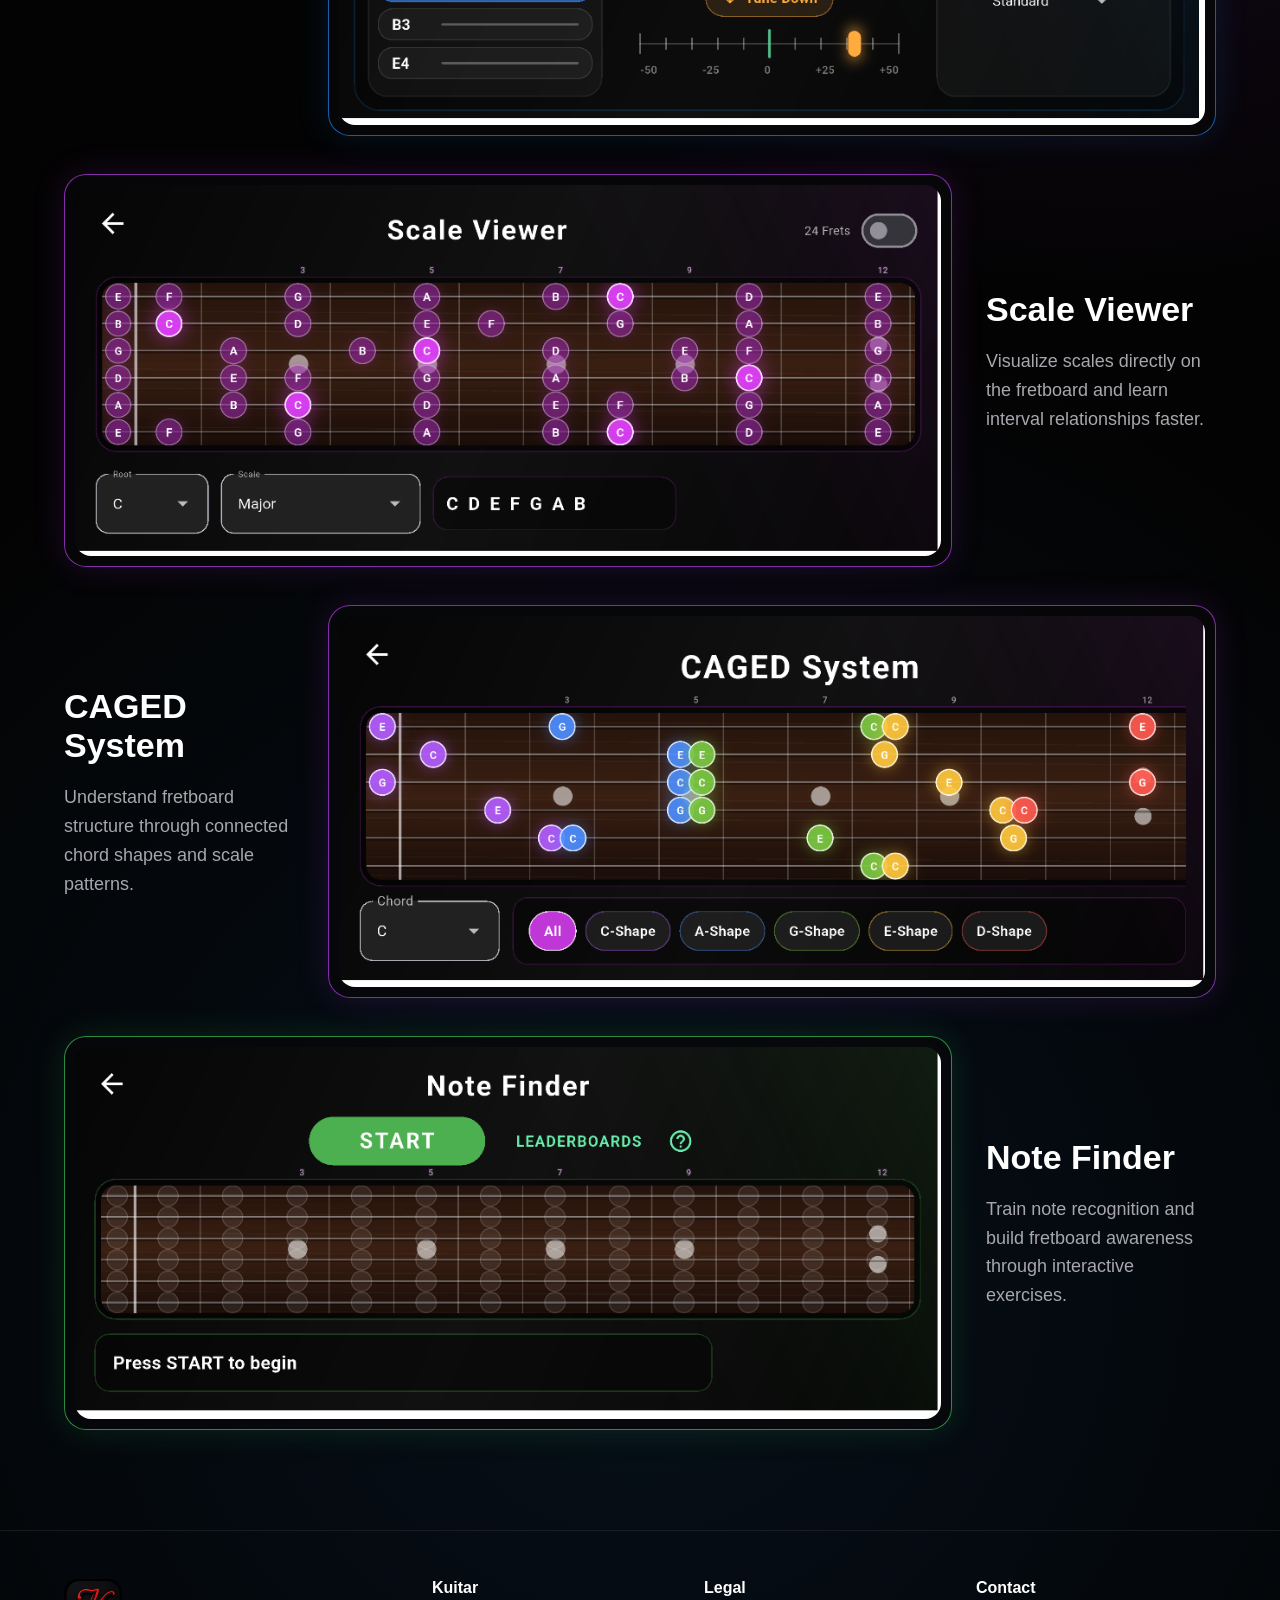
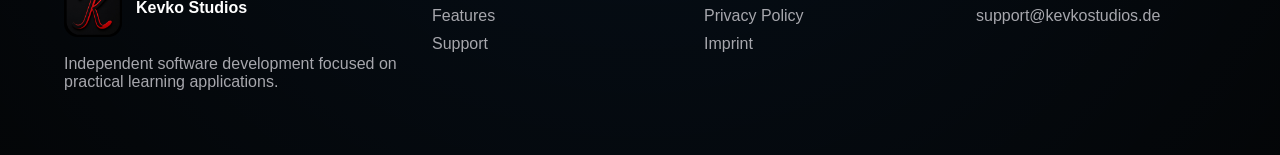
==== commit 4c531228: "Update index.html" ====
--- a/index.html
+++ b/index.html
@@ -44,8 +44,8 @@
         <h2>The Guitar Fretboard Guide</h2>
 
         <p>
-            Practice guitar more efficiently with powerful learning tools,
-            interactive fretboard visualizations and training features.
+            Explore scales, chords, notes and patterns across 
+            the guitar fretboard with interactive tools and visual guides.
         </p>
 
         <div class="feature-dots">
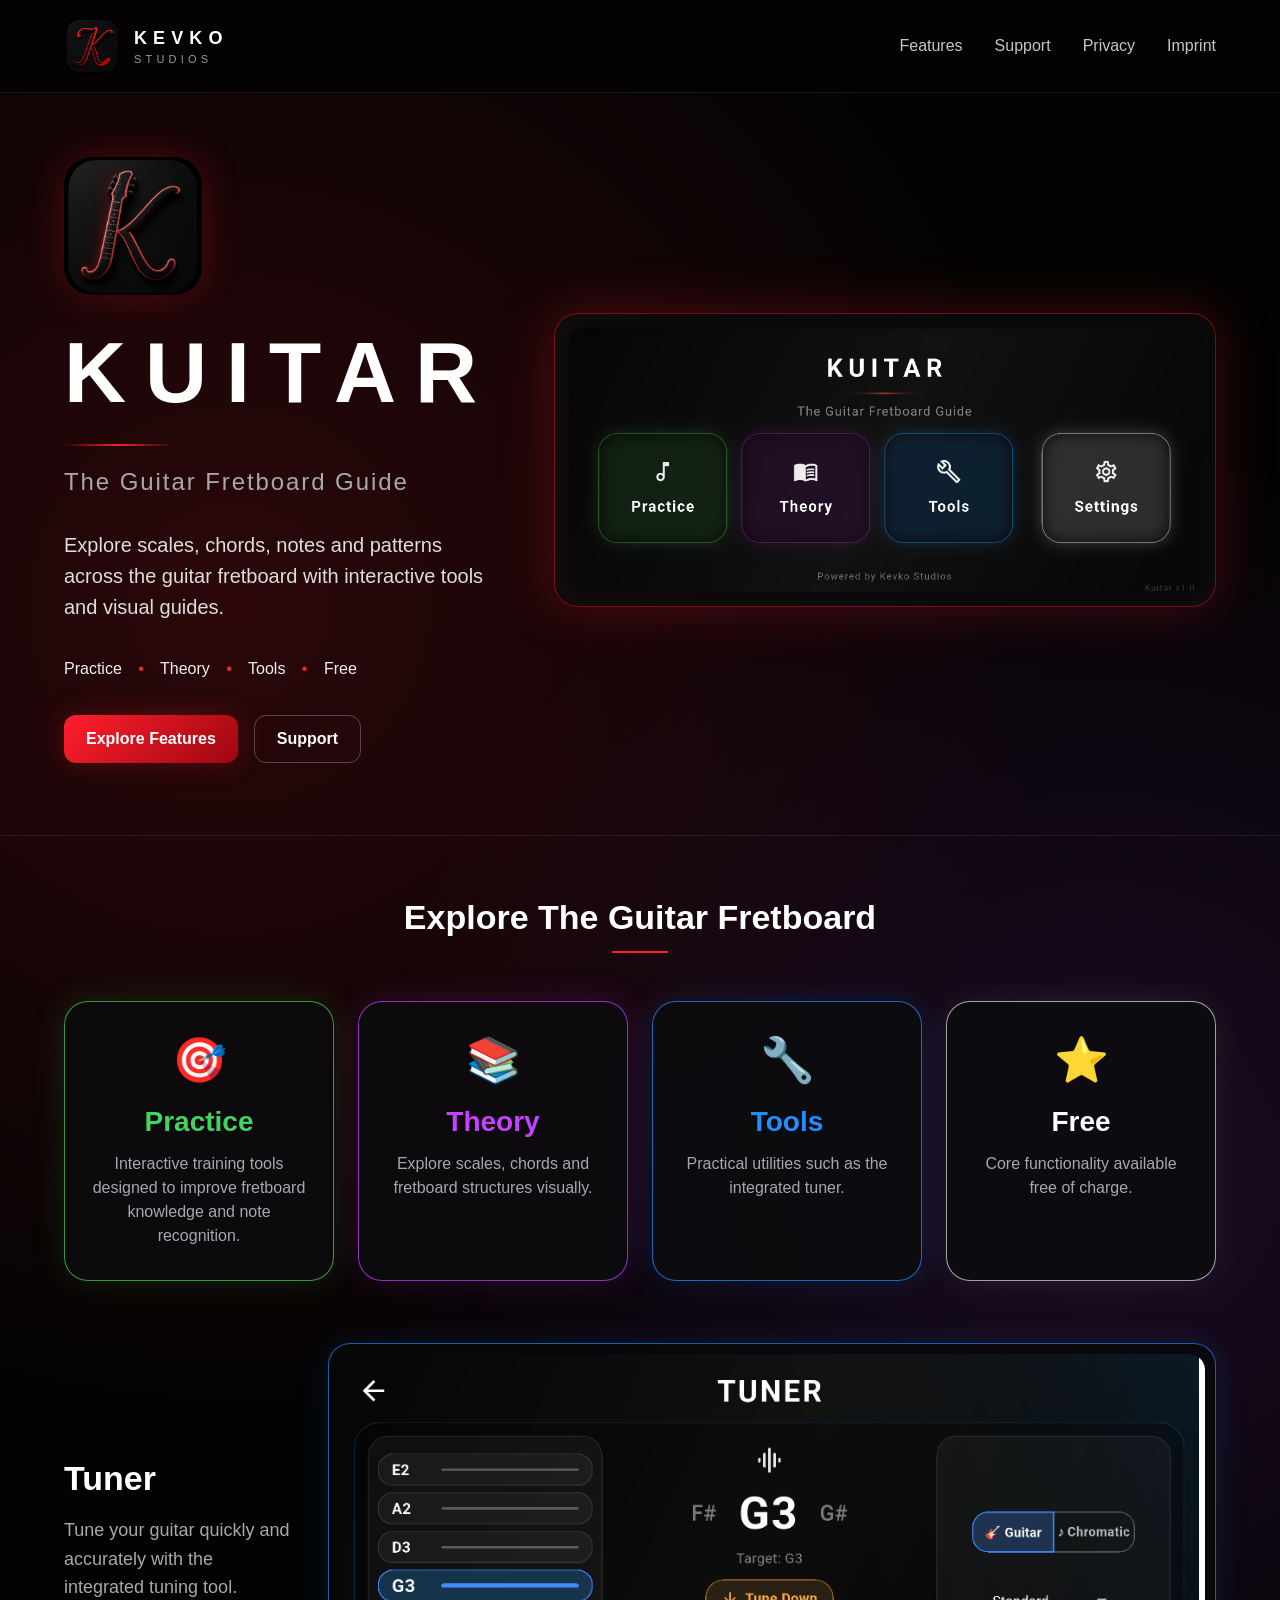
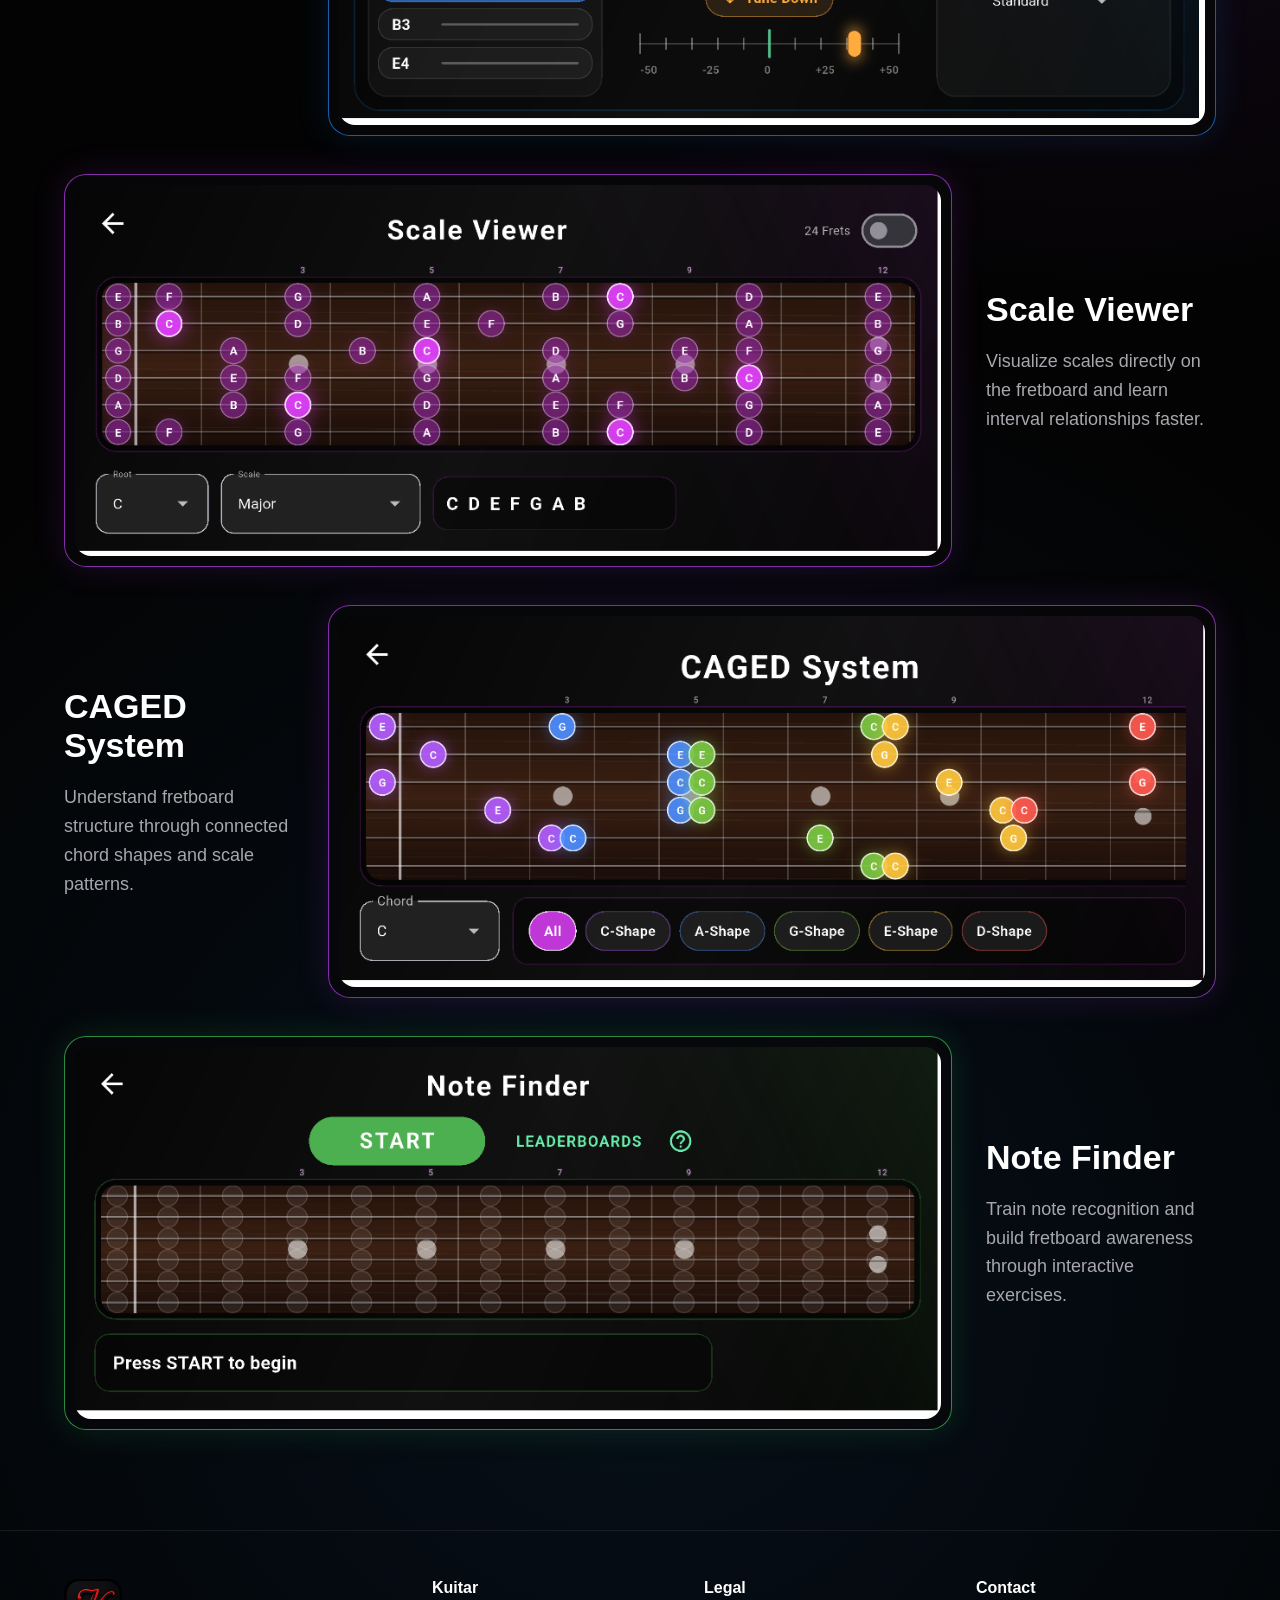
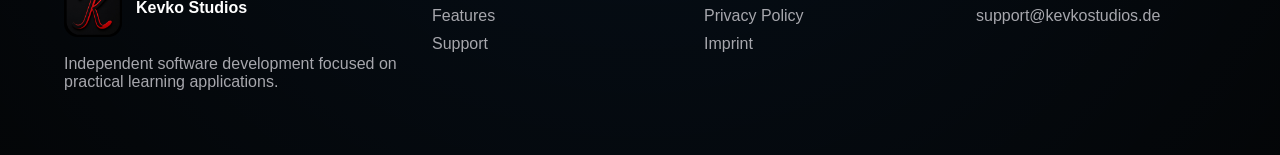
==== commit 4de1aa34: "Update index.html" ====
--- a/index.html
+++ b/index.html
@@ -75,7 +75,7 @@
 
 <section id="features" class="section">
 
-    <h2 class="section-title">Everything You Need To Practice Guitar</h2>
+    <h2 class="section-title">Explore The Guitar Fretboard</h2>
     <div class="section-line"></div>
 
     <div class="pill-grid">
